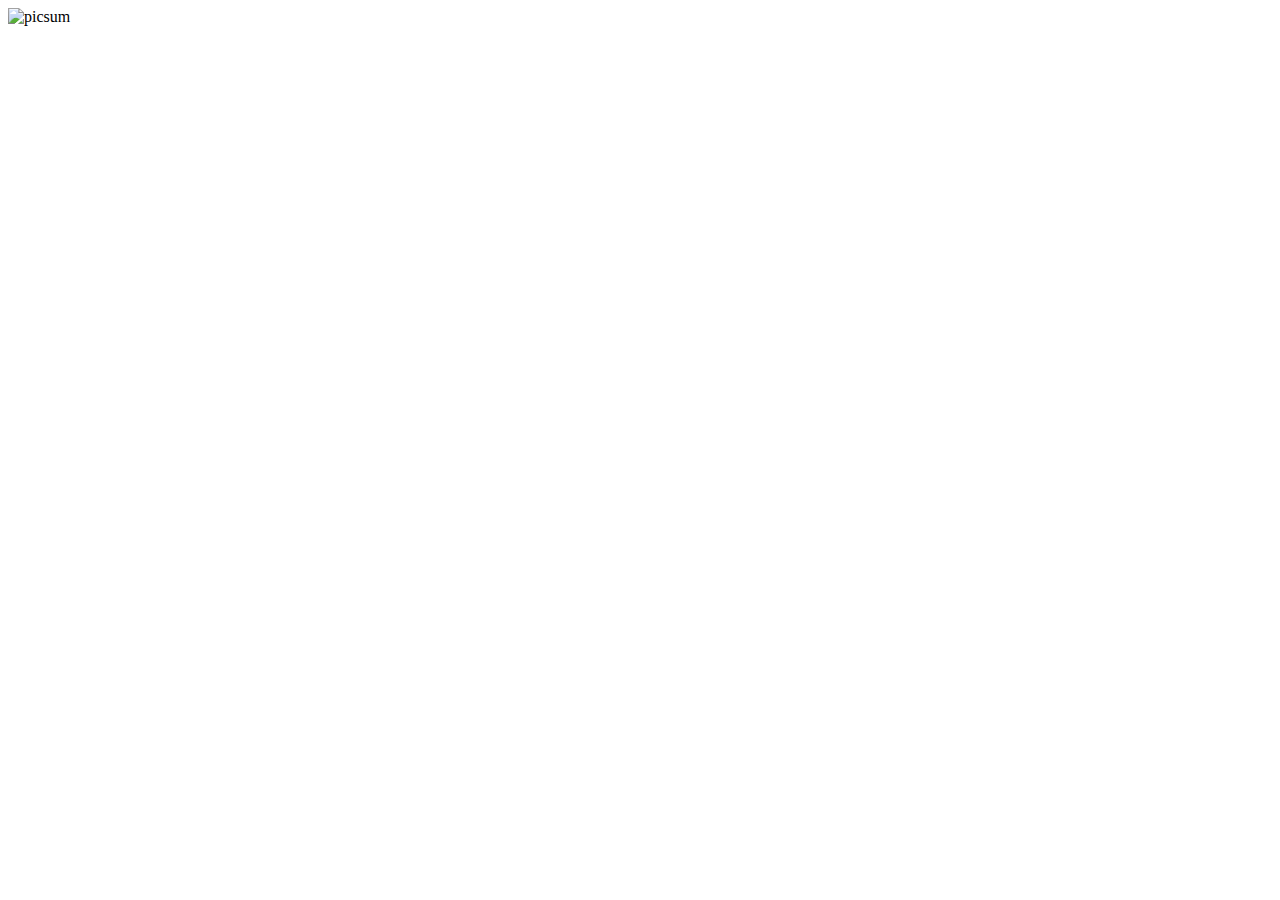
==== index.html @ 23878b2f "Börjat med hero" ====
<!DOCTYPE html>
<html lang="en">
<head>
    <meta charset="UTF-8">
    <meta name="viewport" content="width=device-width, initial-scale=1.0">
    <title>Document</title>
    <link rel="stylesheet" href="index.css">
    <link rel="stylesheet" href="https://fonts.google.com/specimen/Playfair+Display">
    <link rel="stylesheet" href="https://fonts.google.com/specimen/Montserrat">
</head>
<body>
    <header class="hero">
        <div class="hero-txt">
            <h1>EN TITEL</h1>
            <p>Och lite under text</p>
        </div>
        <img src="https://picsum.photos/1400/800?blur=3" alt="picsum">
    </header>
</body>
</html>
---- index.css ----
.hero {
    display: grid;
    grid-template-areas: "hero";
    place-items: center;
}
.hero > * {
    grid-area: hero;
}
.hero-txt {
    font-family: "Playfair display", serif;
    z-index: 1;
    color: white;    
}
.hero-txt > h1 {
    font-weight: 900;
    font-size: 10rem;
}
.hero-txt > p {
    font-family: "Montserrat", sans-serif;
    font-weight: 600;
}
.hero > img {
    width: 100%;
    height: 60vh;
    max-height: 500px;
    object-fit: cover;
    z-index: -1;
}
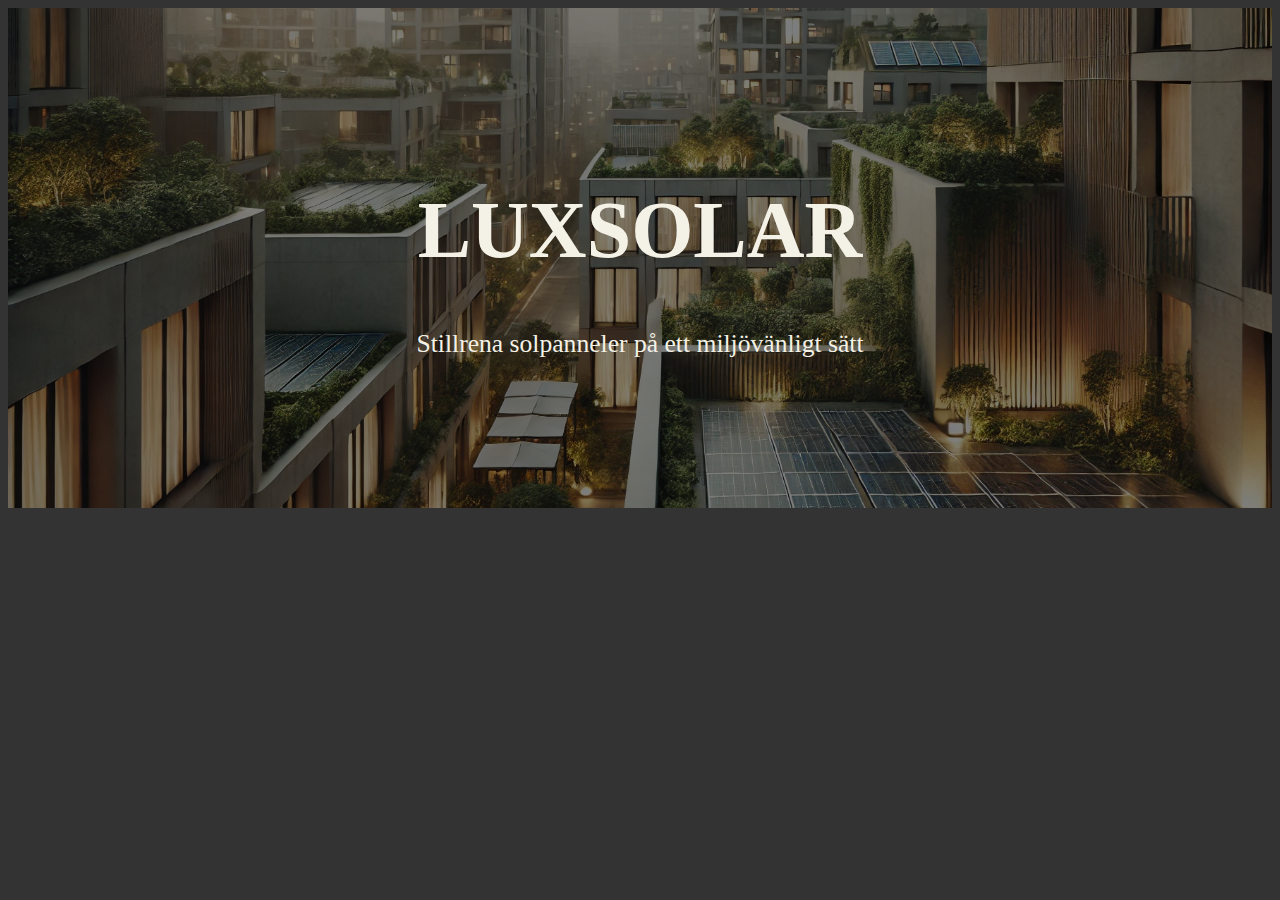
==== commit 8f5fb780: "gjort hero" ====
--- a/index.html
+++ b/index.html
@@ -10,11 +10,14 @@
 </head>
 <body>
     <header class="hero">
-        <div class="hero-txt">
-            <h1>EN TITEL</h1>
-            <p>Och lite under text</p>
+        <div class="hero-content">
+          <h1>LUXSOLAR</h1>
+          <p>Stillrena solpanneler på ett miljövänligt sätt</p>
         </div>
-        <img src="https://picsum.photos/1400/800?blur=3" alt="picsum">
-    </header>
+        <img src="images/cfd96192-ba85-477a-9afa-f2fcf44d423e.png" alt="hero">
+      </header>
+    <main>
+        
+    </main>
 </body>
 </html>--- a/index.css
+++ b/index.css
@@ -1,28 +1,41 @@
+:root {
+    --hero-height: 60vh;
+    --hero-max-height: 500px;
+}
+body {
+    background-color: #333333;
+}
 .hero {
     display: grid;
     grid-template-areas: "hero";
     place-items: center;
+    height: var(--hero-height);
+    max-height: var(--hero-max-height);
+
+    background-color: rgba(0, 0, 0, 0.5);
 }
+
 .hero > * {
     grid-area: hero;
 }
-.hero-txt {
-    font-family: "Playfair display", serif;
+
+.hero-content {
     z-index: 1;
-    color: white;    
+    color: white;
+    text-align: center;
+    font-family: Playfair display;
+    color: #F4F1E6;
 }
-.hero-txt > h1 {
-    font-weight: 900;
-    font-size: 10rem;
+.hero-content > h1 {
+    font-size: 5rem;
 }
-.hero-txt > p {
-    font-family: "Montserrat", sans-serif;
-    font-weight: 600;
+.hero-content > P {
+    font-size: 1.6rem;
 }
 .hero > img {
+    z-index: -1;
+
+    object-fit: cover;
+    height: min(var(--hero-height), var(--hero-max-height));
     width: 100%;
-    height: 60vh;
-    max-height: 500px;
-    object-fit: cover;
-    z-index: -1;
-}+}
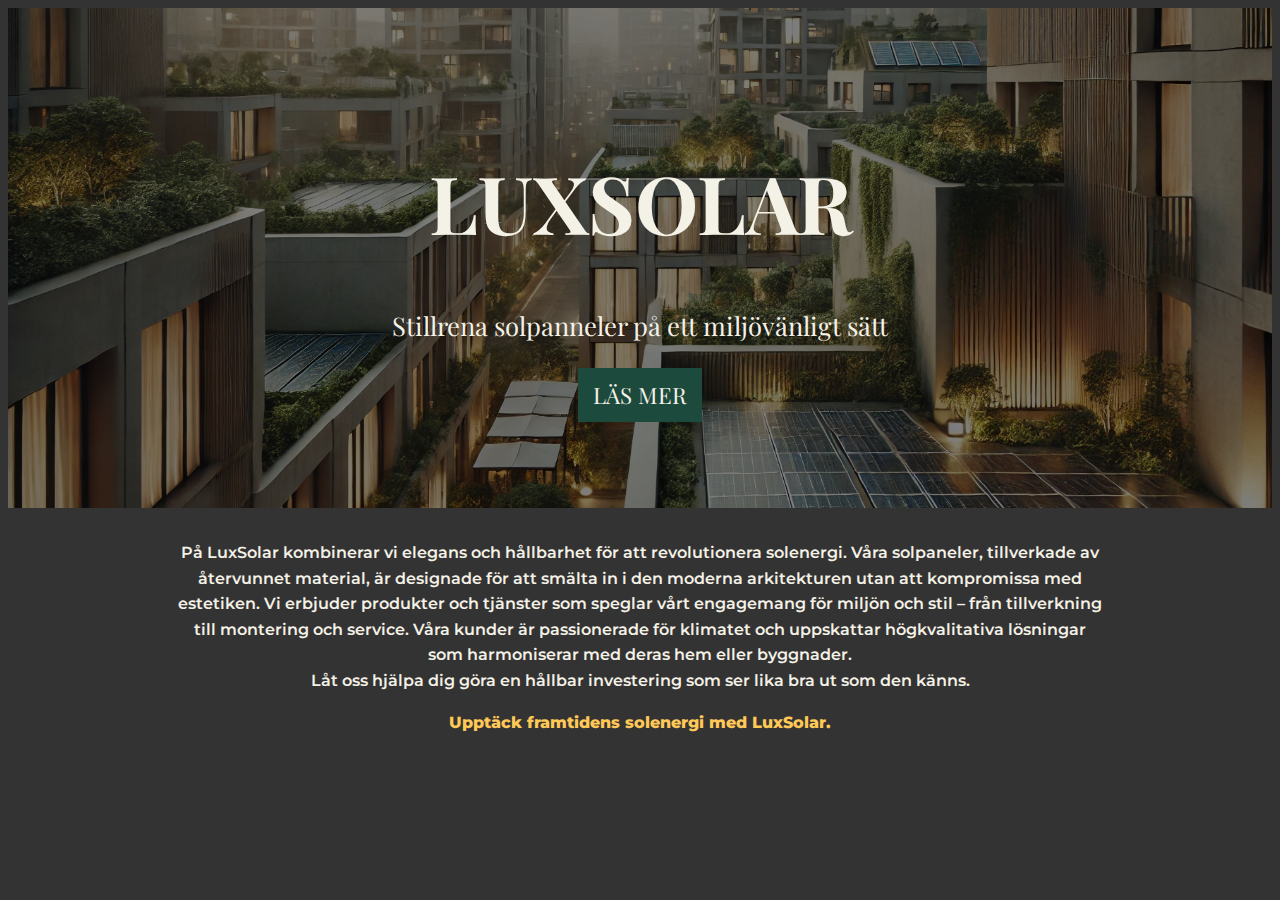
==== commit cf0fe552: "jobbat mer på landingpage" ====
--- a/index.html
+++ b/index.html
@@ -5,19 +5,24 @@
     <meta name="viewport" content="width=device-width, initial-scale=1.0">
     <title>Document</title>
     <link rel="stylesheet" href="index.css">
-    <link rel="stylesheet" href="https://fonts.google.com/specimen/Playfair+Display">
-    <link rel="stylesheet" href="https://fonts.google.com/specimen/Montserrat">
+    <link rel="stylesheet" href="https://fonts.googleapis.com/css2?family=Inter:ital,opsz,wght@0,14..32,100..900;1,14..32,100..900&family=Montserrat:ital,wght@0,100..900;1,100..900&family=Playfair+Display:ital,wght@0,400..900;1,400..900&family=Rubik:ital,wght@0,300..900;1,300..900&display=swap">
+    <link rel="stylesheet" href="https://fonts.googleapis.com/css2?family=Inter:ital,opsz,wght@0,14..32,100..900;1,14..32,100..900&family=Montserrat:ital,wght@0,100..900;1,100..900&family=Rubik:ital,wght@0,300..900;1,300..900&display=swap">
 </head>
 <body>
     <header class="hero">
         <div class="hero-content">
-          <h1>LUXSOLAR</h1>
-          <p>Stillrena solpanneler på ett miljövänligt sätt</p>
+            <h1>LUXSOLAR</h1>
+            <p>Stillrena solpanneler på ett miljövänligt sätt</p>
+            <a href="" class="button">LÄS MER</a>
         </div>
         <img src="images/cfd96192-ba85-477a-9afa-f2fcf44d423e.png" alt="hero">
-      </header>
-    <main>
-        
+    </header>
+    <main class="container">
+        <div class="landingpagecontent">
+            <p>På LuxSolar kombinerar vi elegans och hållbarhet för att revolutionera solenergi. Våra solpaneler, tillverkade av återvunnet material, är designade för att smälta in i den moderna arkitekturen utan att kompromissa med estetiken. Vi erbjuder produkter och tjänster som speglar vårt engagemang för miljön och stil – från tillverkning till montering och service.
+                Våra kunder är passionerade för klimatet och uppskattar högkvalitativa lösningar som harmoniserar med deras hem eller byggnader. <br> Låt oss hjälpa dig göra en hållbar investering som ser lika bra ut som den känns.</p>
+            <p class="upptackframtiden">Upptäck framtidens solenergi med LuxSolar.</p>
+        </div>
     </main>
 </body>
 </html>--- a/index.css
+++ b/index.css
@@ -1,9 +1,22 @@
 :root {
     --hero-height: 60vh;
     --hero-max-height: 500px;
+    --container-width: 58rem;
+    --dark: #333333;
+    --light: #F4F1E6;
+    --yellow: #FFC857;
+    --green: #1C4A3D;
+}
+.container {
+    width: min(100vw - 3rem, var(--container-width));
+    margin-inline: auto;
+    font-family: "Montserrat", serif;
+    line-height: 1.6rem;
+    text-align: center;
+    font-weight: 600;
 }
 body {
-    background-color: #333333;
+    background-color: var(--dark);
 }
 .hero {
     display: grid;
@@ -21,10 +34,9 @@
 
 .hero-content {
     z-index: 1;
-    color: white;
     text-align: center;
-    font-family: Playfair display;
-    color: #F4F1E6;
+    font-family: "Playfair display", serif;
+    color: var(--light);
 }
 .hero-content > h1 {
     font-size: 5rem;
@@ -34,8 +46,29 @@
 }
 .hero > img {
     z-index: -1;
-
     object-fit: cover;
     height: min(var(--hero-height), var(--hero-max-height));
     width: 100%;
 }
+
+.landingpagecontent {
+    color: var(--light);
+    margin-top: 2rem;
+}
+.upptackframtiden {
+    font-weight: 800;
+    color: var(--yellow)
+}
+.button {
+    background-color: var(--green);
+    display: inline-block;
+    padding: 12px 15px;
+    transition-duration: 0.5s;
+    font-size: 1.4rem;
+    text-decoration: none;
+    color: var(--light);
+}
+.button:hover {
+    background-color: var(--light);
+    color: var(--dark);
+}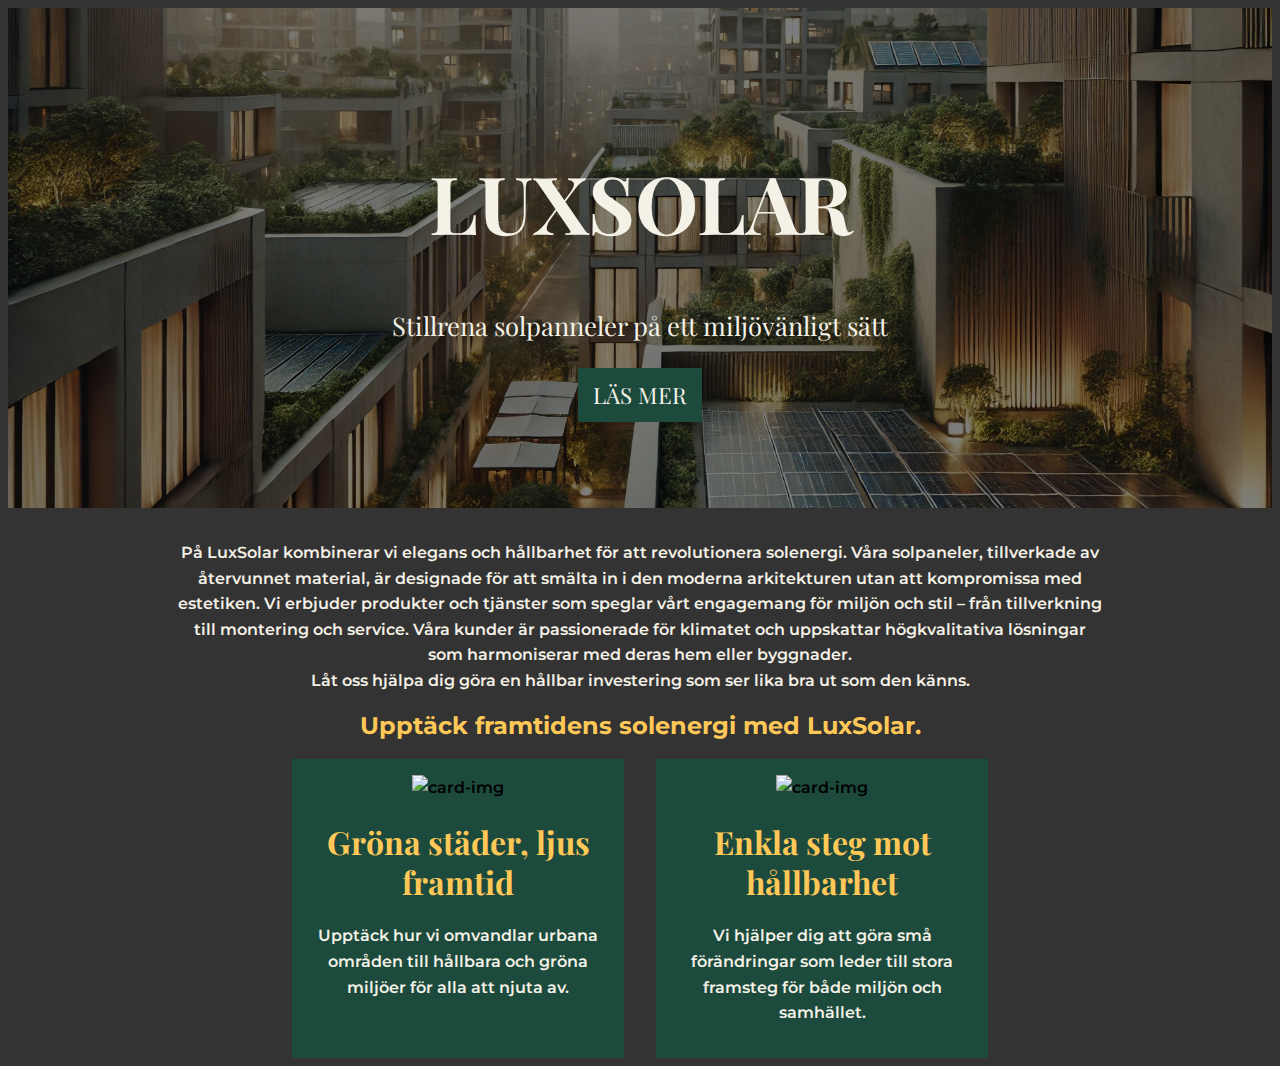
==== commit 2810bad5: "gjort kort" ====
--- a/index.html
+++ b/index.html
@@ -13,7 +13,7 @@
         <div class="hero-content">
             <h1>LUXSOLAR</h1>
             <p>Stillrena solpanneler på ett miljövänligt sätt</p>
-            <a href="" class="button">LÄS MER</a>
+            <a href="card.html" class="button">LÄS MER</a>
         </div>
         <img src="images/cfd96192-ba85-477a-9afa-f2fcf44d423e.png" alt="hero">
     </header>
@@ -21,7 +21,23 @@
         <div class="landingpagecontent">
             <p>På LuxSolar kombinerar vi elegans och hållbarhet för att revolutionera solenergi. Våra solpaneler, tillverkade av återvunnet material, är designade för att smälta in i den moderna arkitekturen utan att kompromissa med estetiken. Vi erbjuder produkter och tjänster som speglar vårt engagemang för miljön och stil – från tillverkning till montering och service.
                 Våra kunder är passionerade för klimatet och uppskattar högkvalitativa lösningar som harmoniserar med deras hem eller byggnader. <br> Låt oss hjälpa dig göra en hållbar investering som ser lika bra ut som den känns.</p>
-            <p class="upptackframtiden">Upptäck framtidens solenergi med LuxSolar.</p>
+            <h2 class="text-yellow">Upptäck framtidens solenergi med LuxSolar.</h2>
+        </div>
+        <div class="card-group">
+            <div class="card">
+                <img src="https://picsum.photos/700" alt="card-img">
+                <div class="card-content">
+                    <h1>Gröna städer, ljus framtid</h1>
+                    <p>Upptäck hur vi omvandlar urbana områden till hållbara och gröna miljöer för alla att njuta av.</p>
+                </div>
+            </div>
+            <div class="card">
+                <img src="https://picsum.photos/700" alt="card-img">
+                <div class="card-content">
+                    <h1>Enkla steg mot hållbarhet</h1>
+                    <p>Vi hjälper dig att göra små förändringar som leder till stora framsteg för både miljön och samhället.</p>
+                </div>
+            </div>
         </div>
     </main>
 </body>
--- a/index.css
+++ b/index.css
@@ -6,6 +6,7 @@
     --light: #F4F1E6;
     --yellow: #FFC857;
     --green: #1C4A3D;
+    --card-width: 300px;
 }
 .container {
     width: min(100vw - 3rem, var(--container-width));
@@ -55,10 +56,11 @@
     color: var(--light);
     margin-top: 2rem;
 }
-.upptackframtiden {
-    font-weight: 800;
+
+.text-yellow {
     color: var(--yellow)
 }
+
 .button {
     background-color: var(--green);
     display: inline-block;
@@ -70,5 +72,31 @@
 }
 .button:hover {
     background-color: var(--light);
-    color: var(--dark);
+    color: var(--green);
+}
+
+.card {
+    background-color: var(--green);
+    max-width: var(--card-width);
+    padding: 1rem;
+}
+.card > img {
+    max-width: var(--card-width);
+    
+}
+.card-content {
+    margin-top: 10px;
+    color: var(--light);
+}
+.card-content > h1{
+    font-family: "Playfair display", serif;
+    color: var(--yellow);
+    font-size: 2rem;
+    line-height: 2.5rem;
+}
+.card-group {
+    display: flex;
+    flex-wrap: wrap;
+    gap: 2rem;
+    place-content: center;
 }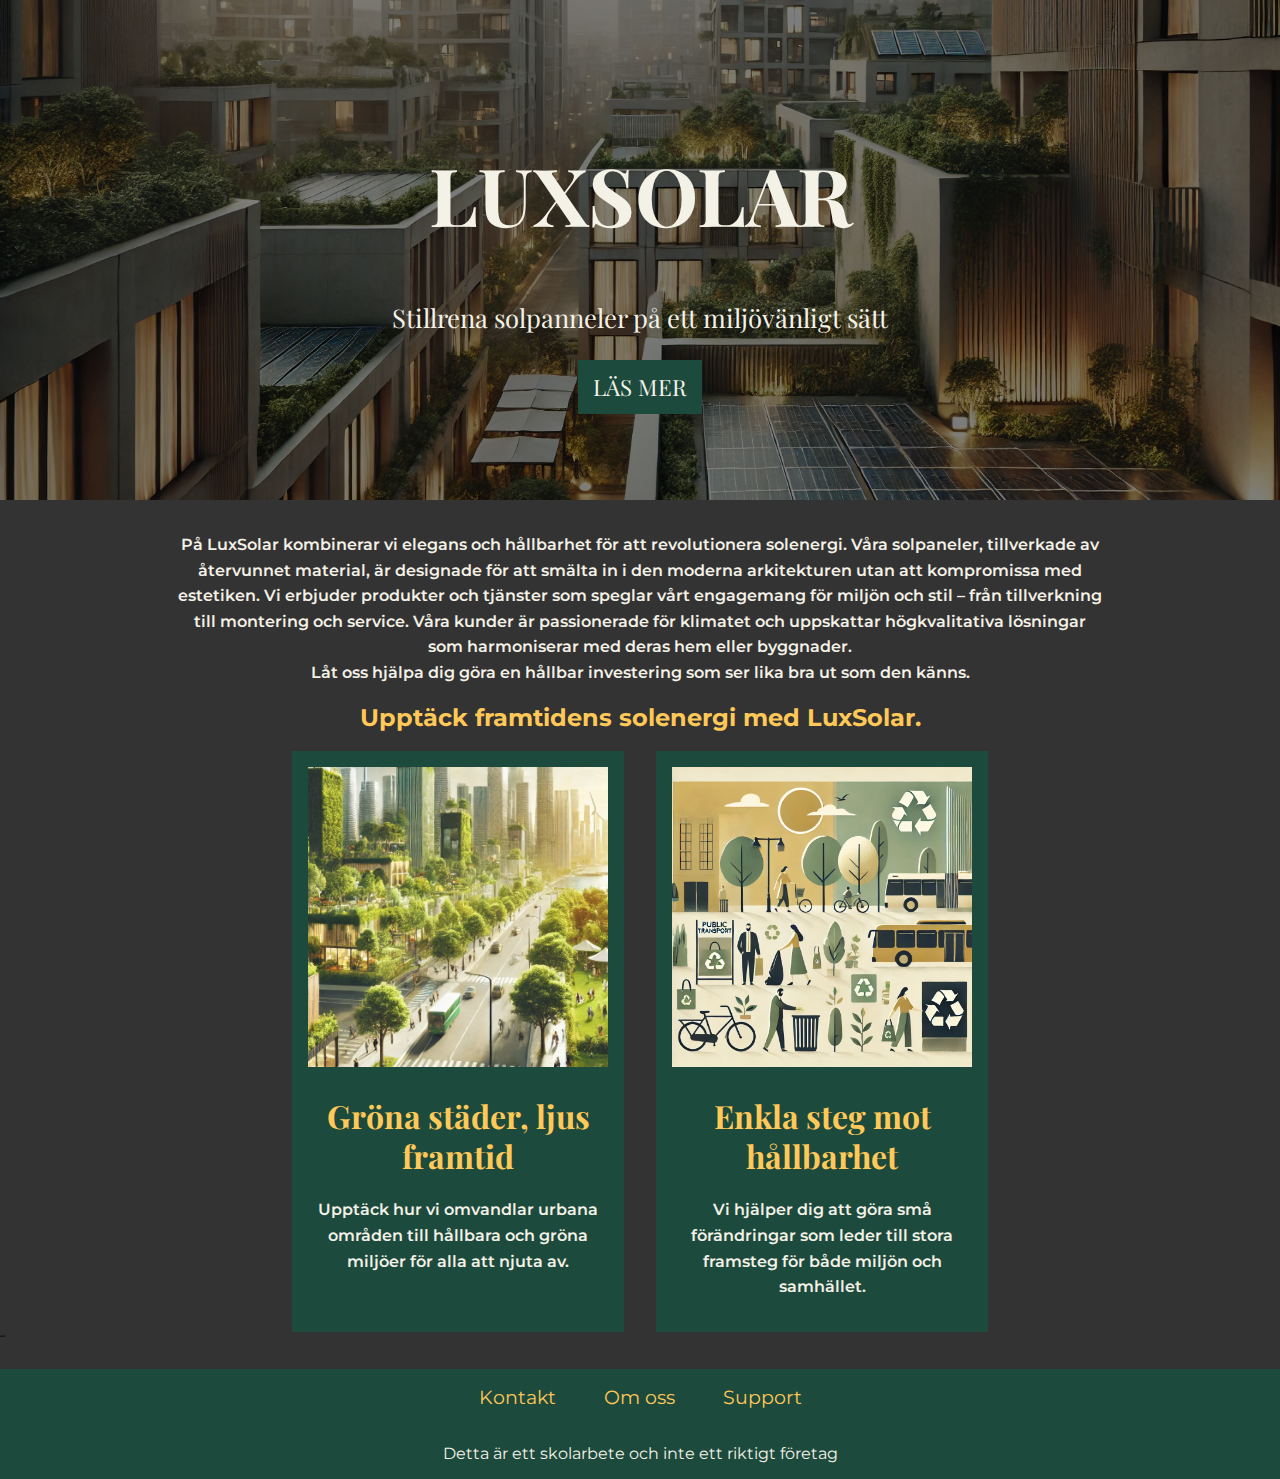
==== commit 435fde56: "laggt till footer" ====
--- a/index.html
+++ b/index.html
@@ -13,9 +13,9 @@
         <div class="hero-content">
             <h1>LUXSOLAR</h1>
             <p>Stillrena solpanneler på ett miljövänligt sätt</p>
-            <a href="card.html" class="button">LÄS MER</a>
+            <a href="" class="button">LÄS MER</a>
         </div>
-        <img src="images/cfd96192-ba85-477a-9afa-f2fcf44d423e.png" alt="hero">
+        <img src="images/hero.png" alt="hero">
     </header>
     <main class="container">
         <div class="landingpagecontent">
@@ -25,20 +25,28 @@
         </div>
         <div class="card-group">
             <div class="card">
-                <img src="https://picsum.photos/700" alt="card-img">
+                <img src="images/card1.png" alt="card-img">
                 <div class="card-content">
                     <h1>Gröna städer, ljus framtid</h1>
                     <p>Upptäck hur vi omvandlar urbana områden till hållbara och gröna miljöer för alla att njuta av.</p>
                 </div>
             </div>
             <div class="card">
-                <img src="https://picsum.photos/700" alt="card-img">
+                <img src="images/card2.webp" alt="card-img">
                 <div class="card-content">
                     <h1>Enkla steg mot hållbarhet</h1>
                     <p>Vi hjälper dig att göra små förändringar som leder till stora framsteg för både miljön och samhället.</p>
                 </div>
             </div>
         </div>
-    </main>
+    </main>¨
+    <footer class="landingpagefooter">
+        <ul>
+            <a href="">Kontakt</a>
+            <a href="">Om oss</a>
+            <a href="">Support</a>
+        </ul>
+        <p>Detta är ett skolarbete och inte ett riktigt företag</p>
+    </footer>
 </body>
 </html>--- a/index.css
+++ b/index.css
@@ -18,6 +18,7 @@
 }
 body {
     background-color: var(--dark);
+    margin: 0;
 }
 .hero {
     display: grid;
@@ -36,7 +37,7 @@
 .hero-content {
     z-index: 1;
     text-align: center;
-    font-family: "Playfair display", serif;
+    font-family: "Playfair display", sans-serif;
     color: var(--light);
 }
 .hero-content > h1 {
@@ -99,4 +100,35 @@
     flex-wrap: wrap;
     gap: 2rem;
     place-content: center;
+}
+
+.landingpagefooter {
+    background-color: var(--green);
+    font-family: "Montserrat", sans-serif;
+}
+
+.landingpagefooter > ul {
+    display: flex;
+    place-content: center;
+    flex-wrap: wrap;
+    gap: 3rem;
+    padding: 0;
+    padding-top: 1rem;
+    font-size: 1.2rem;
+}
+
+.landingpagefooter > p {
+    text-align: center;
+    color: var(--light);
+    margin: 0;
+    padding: 1rem;
+}
+
+ul > a {
+    color: var(--yellow);
+    text-decoration: none;
+}
+
+ul > a:hover {
+    color: var(--light);
 }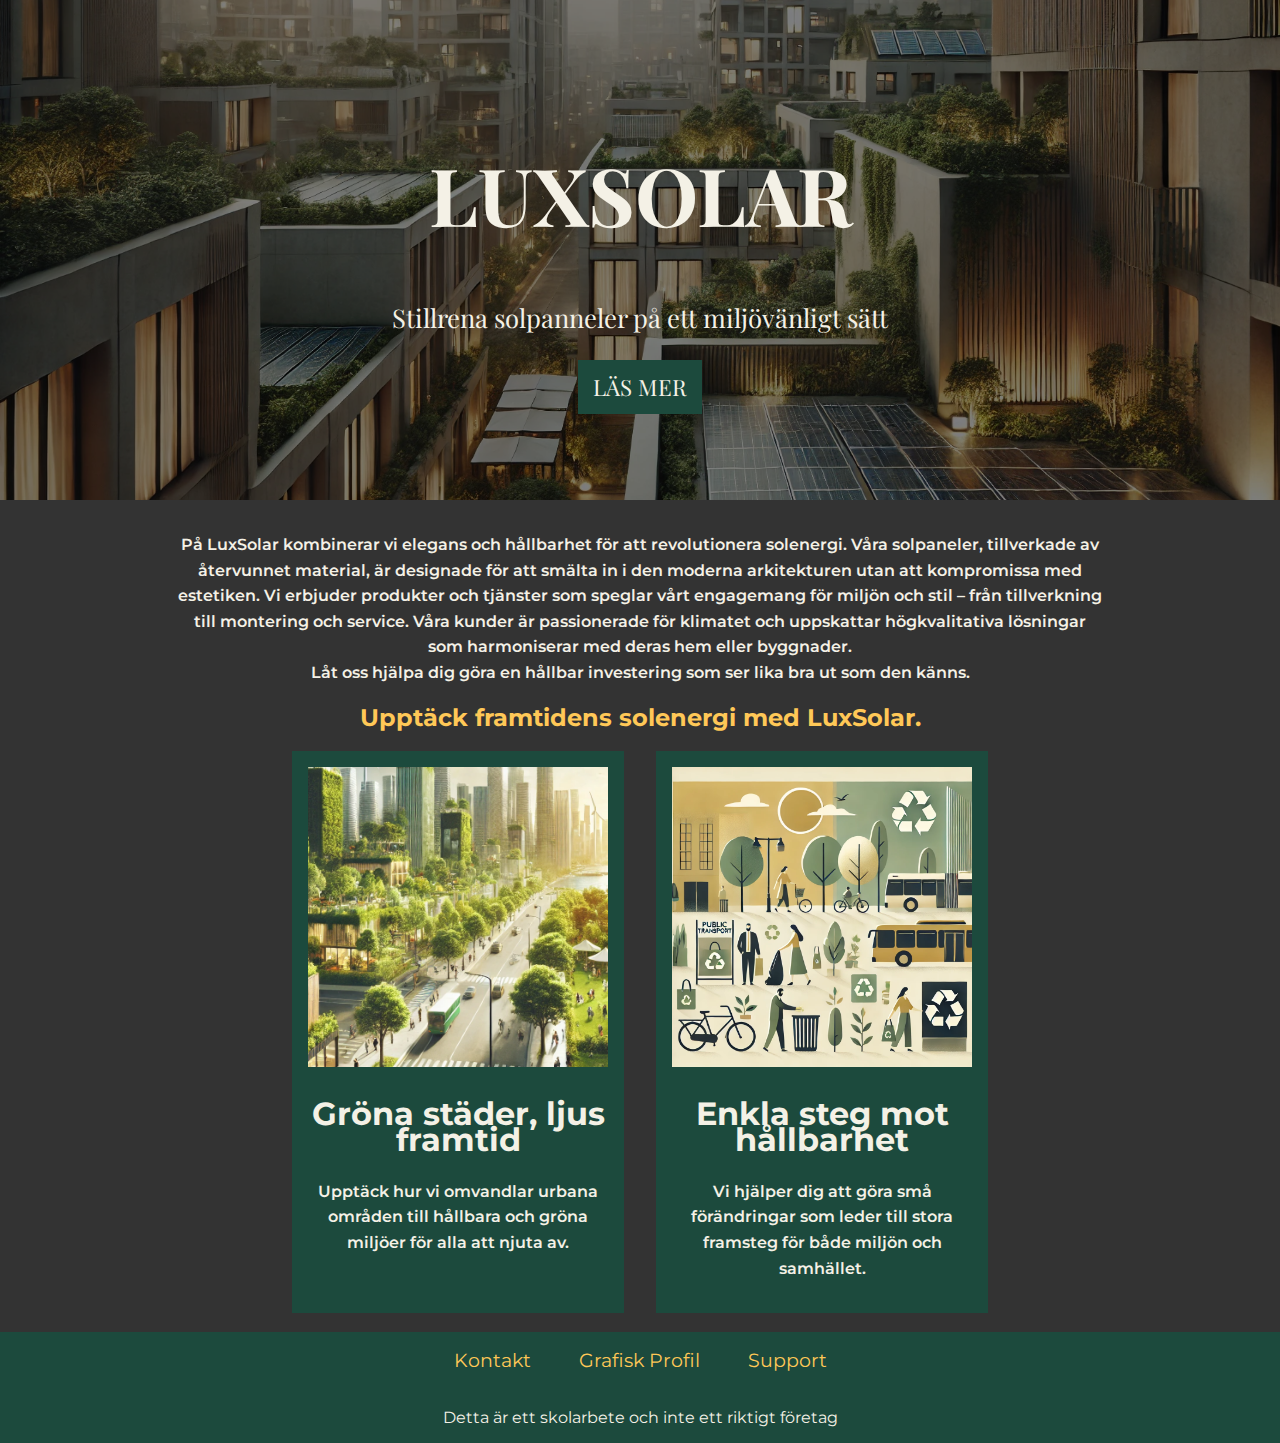
==== commit e1b06c77: "gjort klart grafisk profil sida" ====
--- a/index.html
+++ b/index.html
@@ -3,7 +3,7 @@
 <head>
     <meta charset="UTF-8">
     <meta name="viewport" content="width=device-width, initial-scale=1.0">
-    <title>Document</title>
+    <title>Landingpage</title>
     <link rel="stylesheet" href="index.css">
     <link rel="stylesheet" href="https://fonts.googleapis.com/css2?family=Inter:ital,opsz,wght@0,14..32,100..900;1,14..32,100..900&family=Montserrat:ital,wght@0,100..900;1,100..900&family=Playfair+Display:ital,wght@0,400..900;1,400..900&family=Rubik:ital,wght@0,300..900;1,300..900&display=swap">
     <link rel="stylesheet" href="https://fonts.googleapis.com/css2?family=Inter:ital,opsz,wght@0,14..32,100..900;1,14..32,100..900&family=Montserrat:ital,wght@0,100..900;1,100..900&family=Rubik:ital,wght@0,300..900;1,300..900&display=swap">
@@ -11,7 +11,7 @@
 <body>
     <header class="hero">
         <div class="hero-content">
-            <h1>LUXSOLAR</h1>
+            <h1 class="header1">LUXSOLAR</h1>
             <p>Stillrena solpanneler på ett miljövänligt sätt</p>
             <a href="" class="button">LÄS MER</a>
         </div>
@@ -21,29 +21,29 @@
         <div class="landingpagecontent">
             <p>På LuxSolar kombinerar vi elegans och hållbarhet för att revolutionera solenergi. Våra solpaneler, tillverkade av återvunnet material, är designade för att smälta in i den moderna arkitekturen utan att kompromissa med estetiken. Vi erbjuder produkter och tjänster som speglar vårt engagemang för miljön och stil – från tillverkning till montering och service.
                 Våra kunder är passionerade för klimatet och uppskattar högkvalitativa lösningar som harmoniserar med deras hem eller byggnader. <br> Låt oss hjälpa dig göra en hållbar investering som ser lika bra ut som den känns.</p>
-            <h2 class="text-yellow">Upptäck framtidens solenergi med LuxSolar.</h2>
+            <h2 class="textyellow">Upptäck framtidens solenergi med LuxSolar.</h2>
         </div>
         <div class="card-group">
             <div class="card">
                 <img src="images/card1.png" alt="card-img">
                 <div class="card-content">
-                    <h1>Gröna städer, ljus framtid</h1>
+                    <h2 class="header2">Gröna städer, ljus framtid</h1>
                     <p>Upptäck hur vi omvandlar urbana områden till hållbara och gröna miljöer för alla att njuta av.</p>
                 </div>
             </div>
             <div class="card">
                 <img src="images/card2.webp" alt="card-img">
                 <div class="card-content">
-                    <h1>Enkla steg mot hållbarhet</h1>
+                    <h2 class="header2">Enkla steg mot hållbarhet</h1>
                     <p>Vi hjälper dig att göra små förändringar som leder till stora framsteg för både miljön och samhället.</p>
                 </div>
             </div>
         </div>
-    </main>¨
+    </main>
     <footer class="landingpagefooter">
-        <ul>
+        <ul class="footernav">
             <a href="">Kontakt</a>
-            <a href="">Om oss</a>
+            <a href="grafiskprofil.html">Grafisk Profil</a>
             <a href="">Support</a>
         </ul>
         <p>Detta är ett skolarbete och inte ett riktigt företag</p>
--- a/index.css
+++ b/index.css
@@ -11,10 +11,11 @@
 .container {
     width: min(100vw - 3rem, var(--container-width));
     margin-inline: auto;
-    font-family: "Montserrat", serif;
+    font-family: "Montserrat", sans-serif;
     line-height: 1.6rem;
     text-align: center;
     font-weight: 600;
+    color: var(--light);
 }
 body {
     background-color: var(--dark);
@@ -37,14 +38,22 @@
 .hero-content {
     z-index: 1;
     text-align: center;
-    font-family: "Playfair display", sans-serif;
+    font-family: "Playfair display", serif;
     color: var(--light);
+    font-size: 1.6rem;
 }
-.hero-content > h1 {
+.header1 {
     font-size: 5rem;
+    font-family: "Playfair display", serif;
 }
-.hero-content > P {
-    font-size: 1.6rem;
+.header2 {
+    font-size: 2rem;
+}
+.bodytext {
+    font-size: 1rem;
+}
+.textyellow {
+    color: var(--yellow);
 }
 .hero > img {
     z-index: -1;
@@ -58,10 +67,6 @@
     margin-top: 2rem;
 }
 
-.text-yellow {
-    color: var(--yellow)
-}
-
 .button {
     background-color: var(--green);
     display: inline-block;
@@ -70,6 +75,7 @@
     font-size: 1.4rem;
     text-decoration: none;
     color: var(--light);
+    font-family: "Playfair display", serif;
 }
 .button:hover {
     background-color: var(--light);
@@ -92,7 +98,6 @@
 .card-content > h1{
     font-family: "Playfair display", serif;
     color: var(--yellow);
-    font-size: 2rem;
     line-height: 2.5rem;
 }
 .card-group {
@@ -124,11 +129,44 @@
     padding: 1rem;
 }
 
-ul > a {
+.footernav > a {
     color: var(--yellow);
     text-decoration: none;
 }
 
-ul > a:hover {
+.footernav > a:hover {
     color: var(--light);
+}
+
+.gpcontent {
+    margin-top: 5rem;
+}
+
+.colorlist {
+    display: flex;
+    justify-content: space-around;
+    gap: 1rem;
+    list-style: none;
+    padding: 0;
+    margin-bottom: 5rem;
+
+    li {
+        aspect-ratio: 1;
+        width: 10rem;
+        display: grid;
+        place-items:center;
+        border: 1px solid var(--light);
+    }
+}
+
+.green {
+    background-color: var(--green);
+}
+.yellow {
+    background-color: var(--yellow);
+    color: var(--dark);
+}
+.light {
+    background-color: var(--light);
+    color: var(--dark);
 }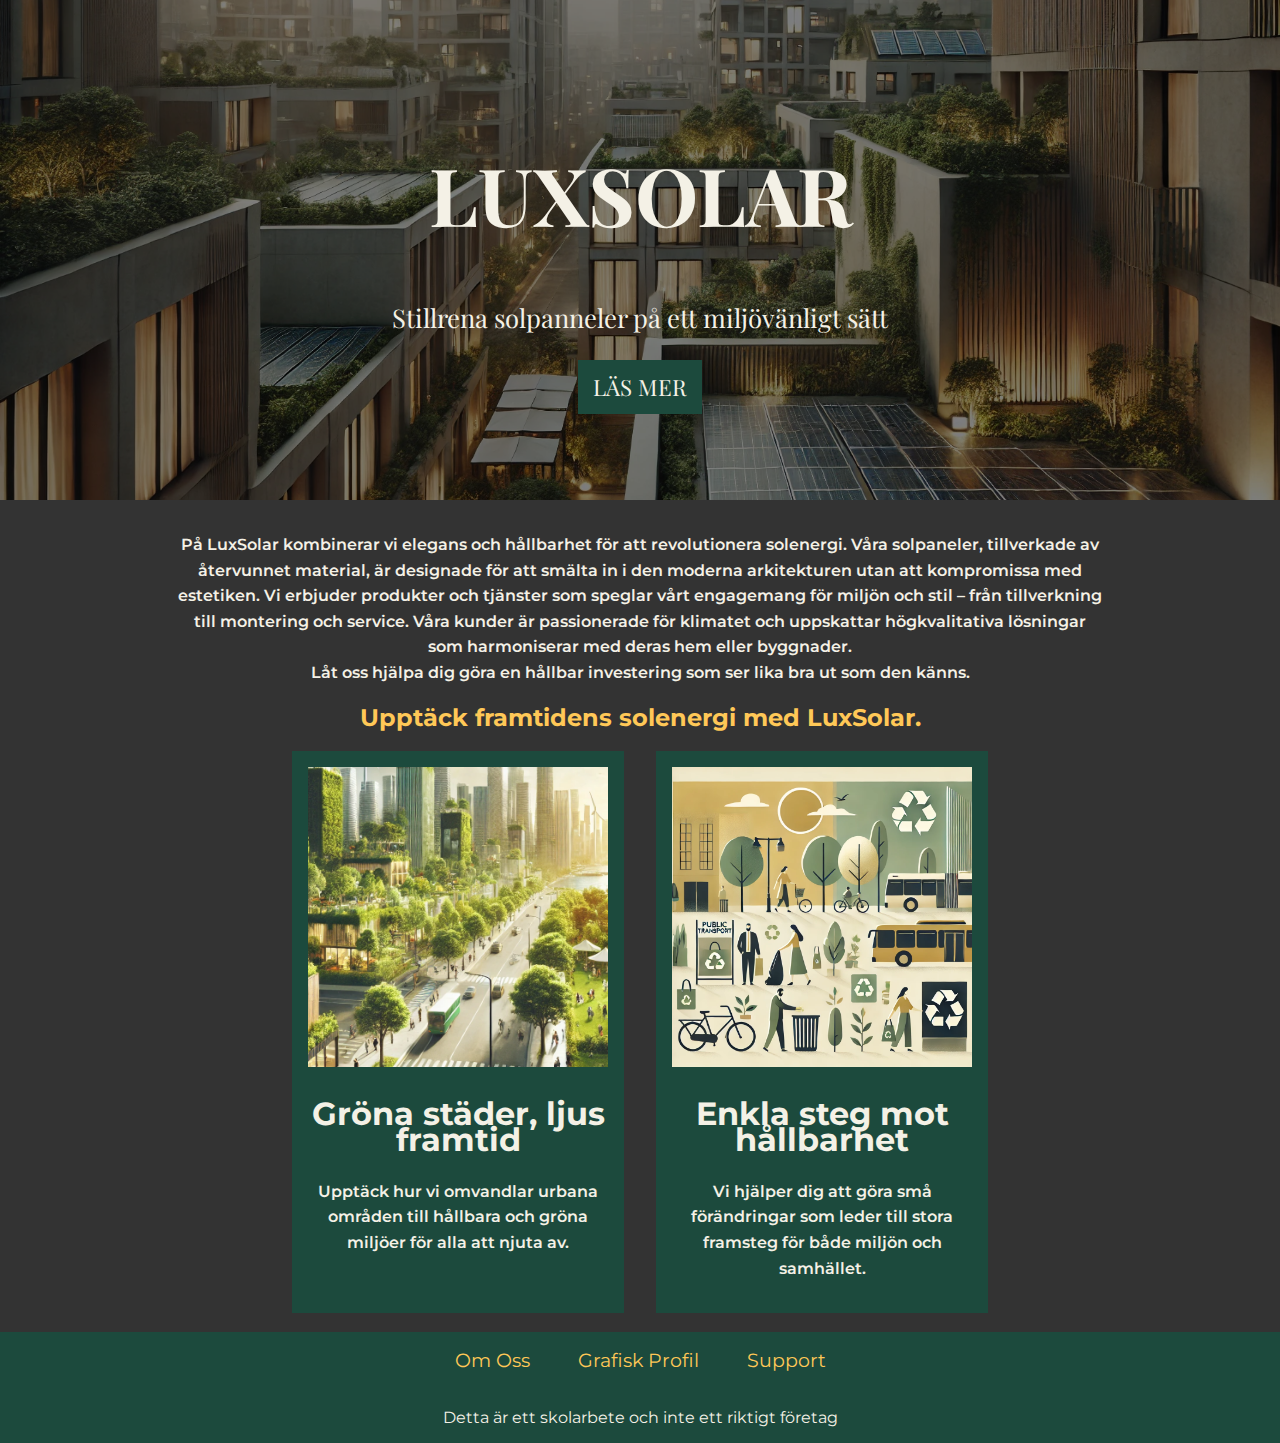
==== commit d8f257ae: "börjat på om oss" ====
--- a/index.html
+++ b/index.html
@@ -42,7 +42,7 @@
     </main>
     <footer class="landingpagefooter">
         <ul class="footernav">
-            <a href="">Kontakt</a>
+            <a href="omoss.html">Om Oss</a>
             <a href="grafiskprofil.html">Grafisk Profil</a>
             <a href="">Support</a>
         </ul>
--- a/index.css
+++ b/index.css
@@ -169,4 +169,32 @@
 .light {
     background-color: var(--light);
     color: var(--dark);
+}
+
+.map {
+    border: 10px solid var(--green);
+    max-width: 40vw;
+    aspect-ratio: 1.5/1;
+    margin: auto;
+}
+iframe {
+    width: 100%;
+    height: 100%;
+}
+
+.teamlist {
+    list-style: none;
+    display: flex;
+    flex-wrap: wrap;
+    padding: 0;
+    justify-content: space-around;
+    width: 600px;
+    max-width: 90vw;
+    margin: auto;
+}
+
+.headshot {
+    img {
+        max-width: 100px;
+    }
 }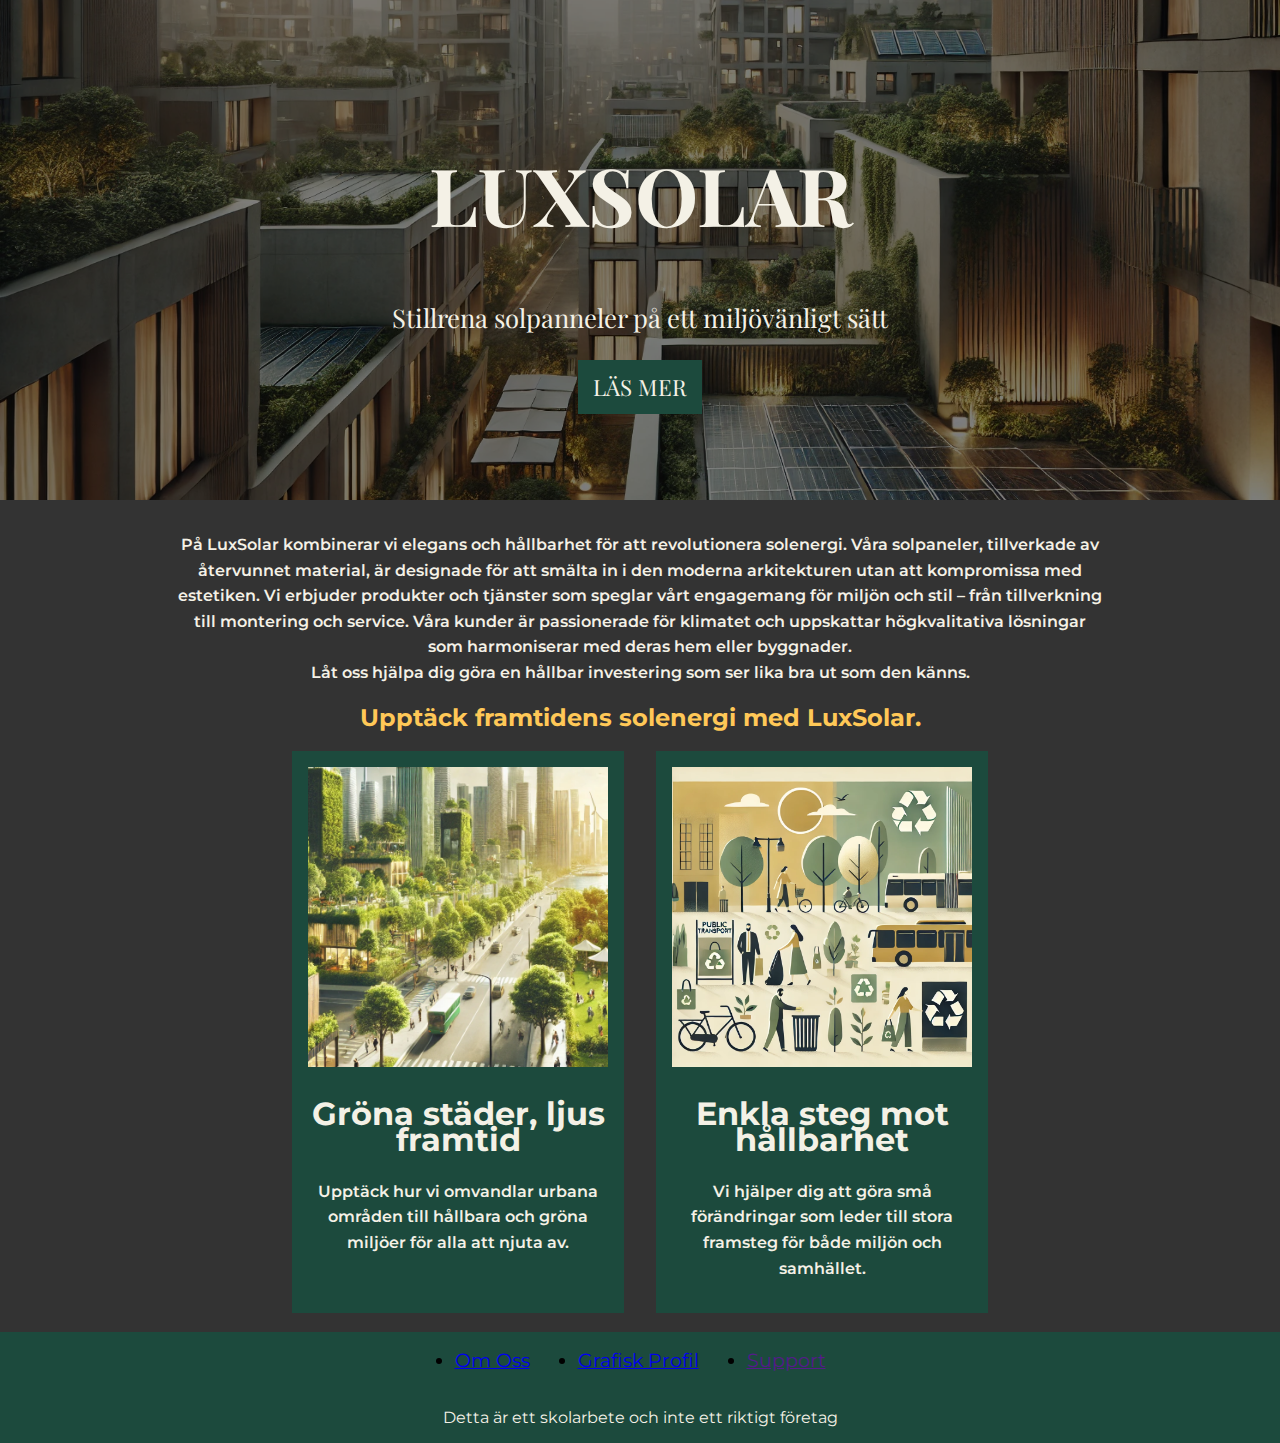
==== commit 95836971: "fixat validators problem" ====
--- a/index.html
+++ b/index.html
@@ -42,9 +42,9 @@
     </main>
     <footer class="landingpagefooter">
         <ul class="footernav">
-            <a href="omoss.html">Om Oss</a>
-            <a href="grafiskprofil.html">Grafisk Profil</a>
-            <a href="">Support</a>
+            <li><a href="omoss.html">Om Oss</a></li>
+            <li><a href="grafiskprofil.html">Grafisk Profil</a></li>
+            <li> <a href="">Support</a></li>
         </ul>
         <p>Detta är ett skolarbete och inte ett riktigt företag</p>
     </footer>
--- a/index.css
+++ b/index.css
@@ -173,7 +173,8 @@
 
 .map {
     border: 10px solid var(--green);
-    max-width: 40vw;
+    max-width: 80vw;
+    width: 600px;
     aspect-ratio: 1.5/1;
     margin: auto;
 }
@@ -188,13 +189,22 @@
     flex-wrap: wrap;
     padding: 0;
     justify-content: space-around;
-    width: 600px;
+    gap: 5px;
     max-width: 90vw;
     margin: auto;
-}
-
-.headshot {
+    padding-bottom: 3rem;
+}
+
+.teamcard {
+    border: 10px solid var(--green);
+    max-width: 210px;
+    background-color: var(--green);
     img {
-        max-width: 100px;
+        max-width: 100%;
     }
+
+}
+
+.teamcard > p {
+    max-width: 100%;
 }